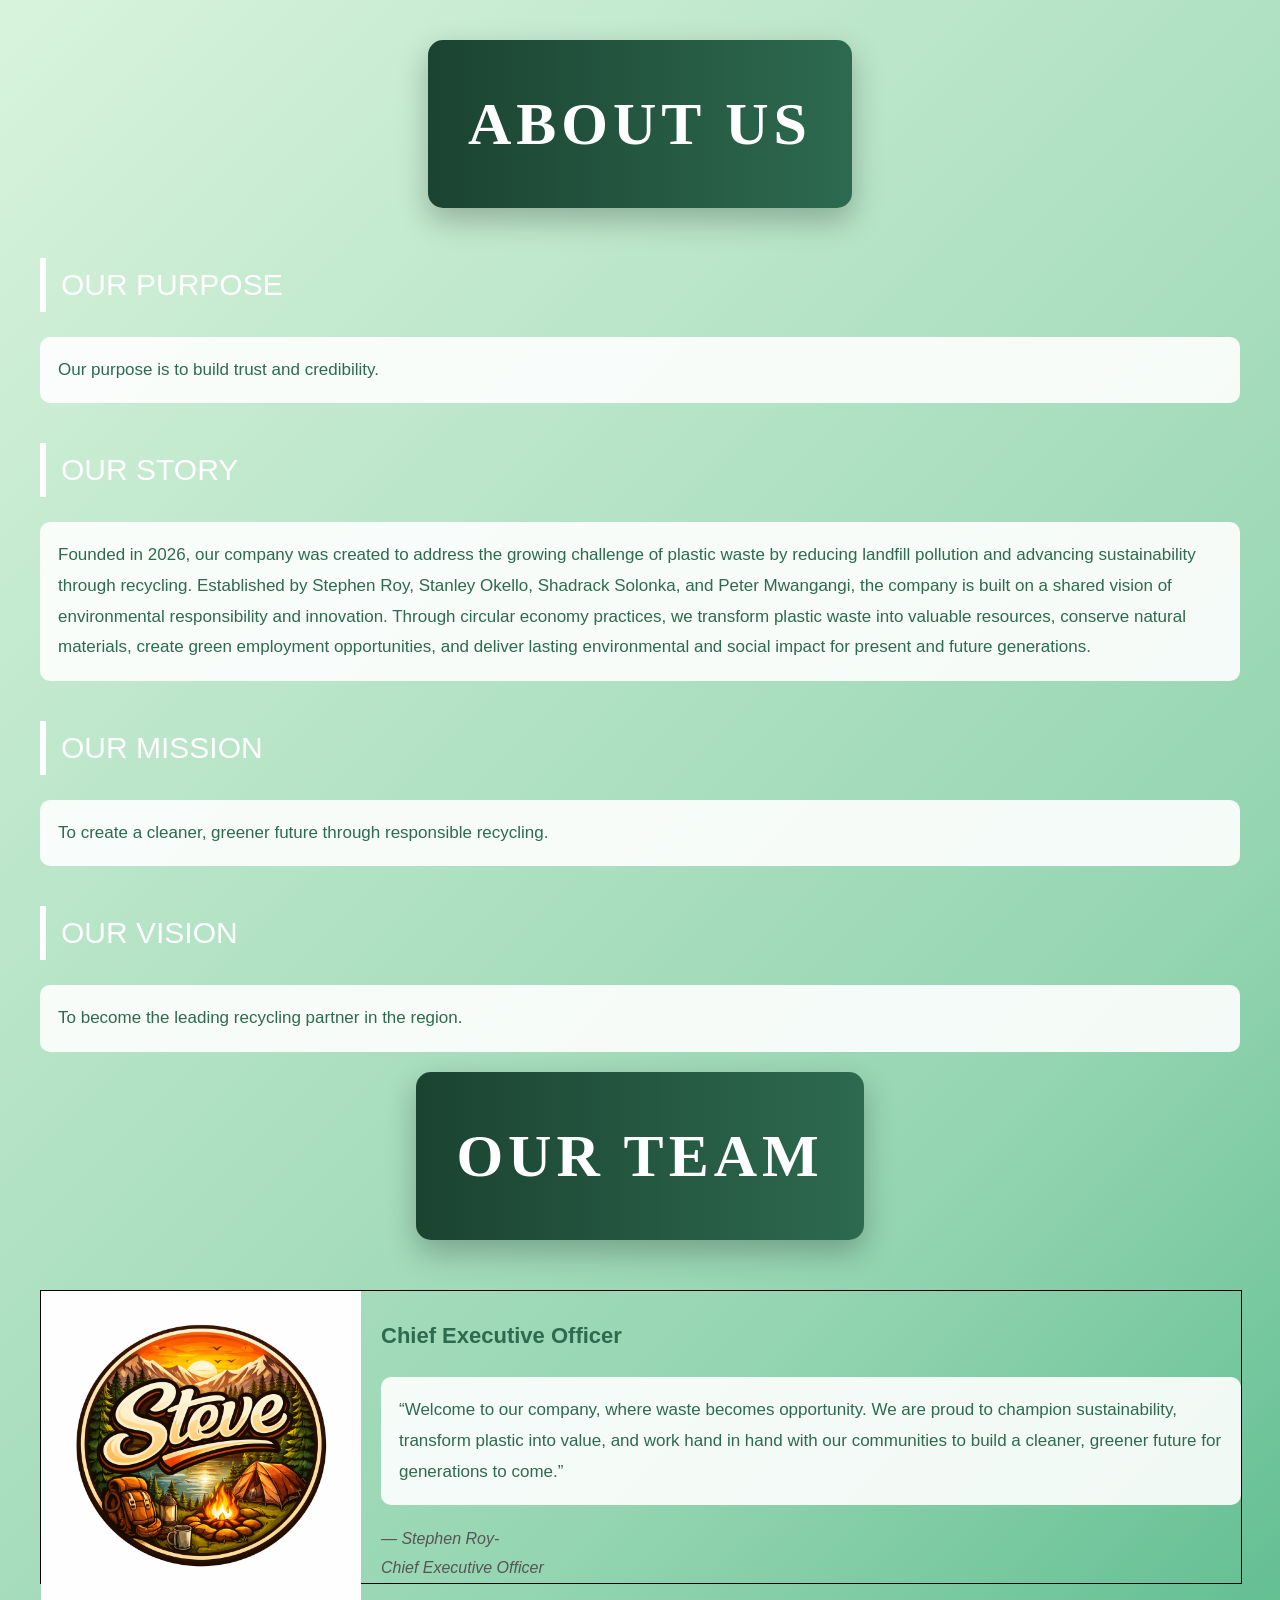
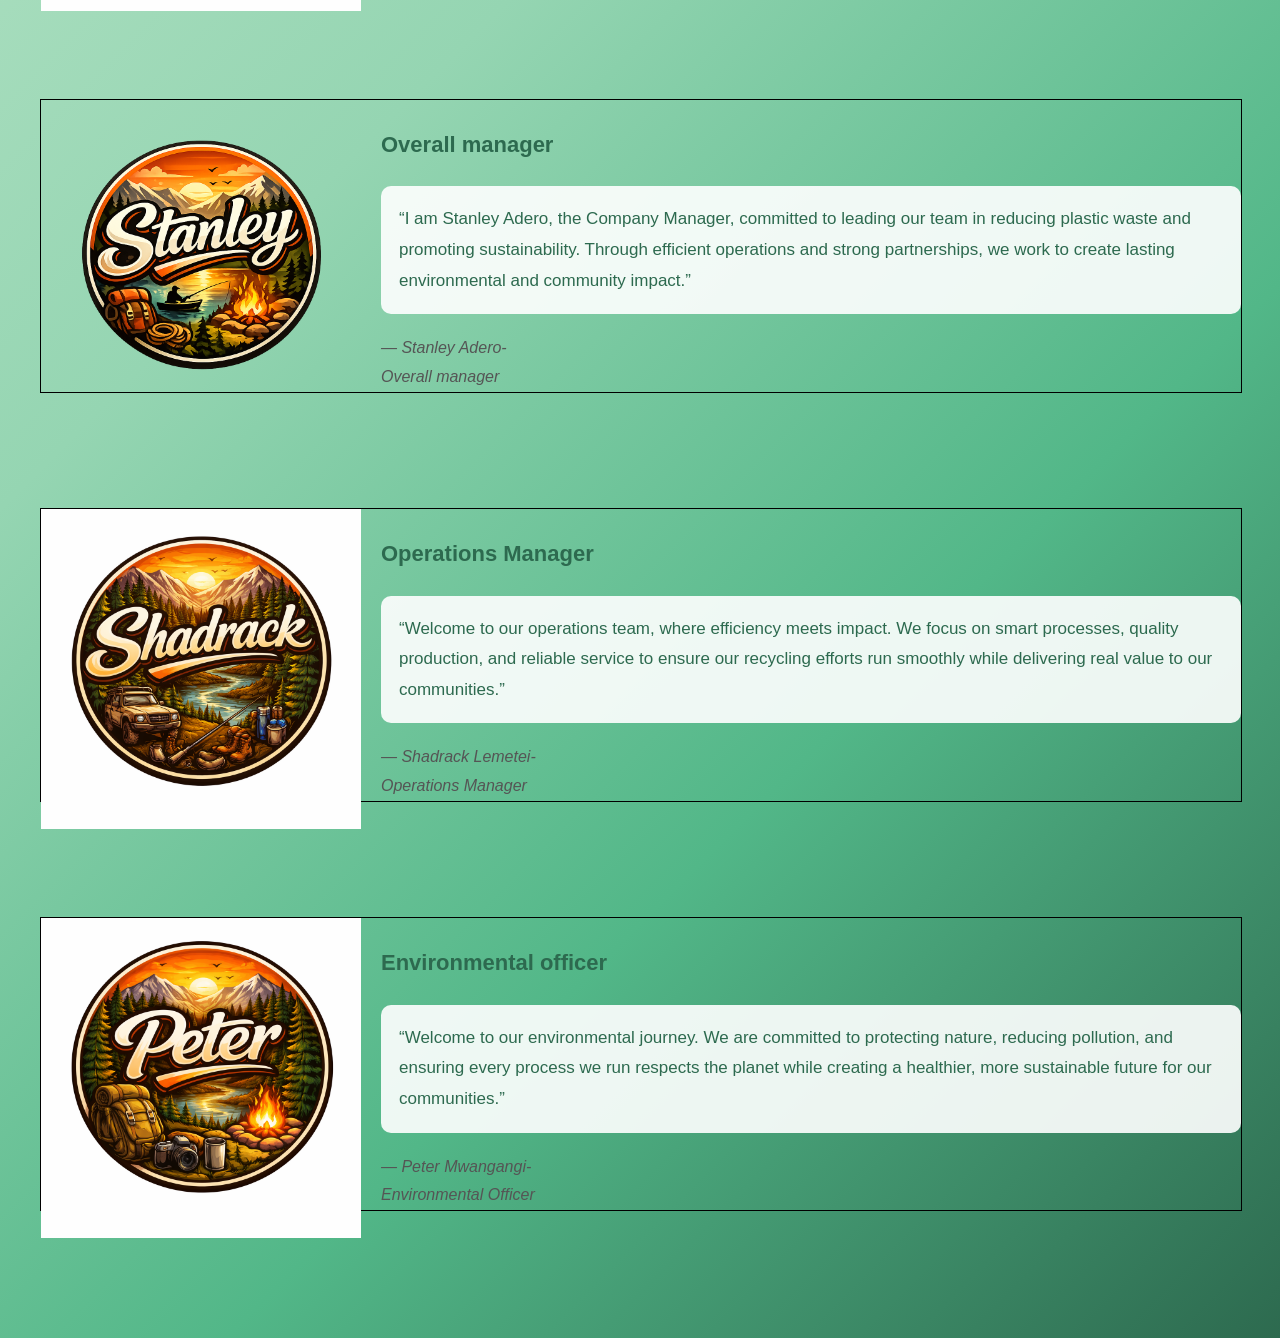
==== about.html @ cea78b7d "Ecocycle solutions group website" ====
<!DOCTYPE html>
<html lang="en">

<head>
    <meta charset="UTF-8">
    <meta name="viewport" content="width=device-width, initial-scale=1.0">
    <title>ABOUT US</title>
    <link rel="stylesheet" href="styles.css">
</head>

<body>
    <main>
        <h1>ABOUT US</h1>
        <h2>OUR PURPOSE</h2>
        <p>Our purpose is to build trust and credibility.</p>
        <h2>OUR STORY</h2>
        <P>Founded in 2026, our company was created to address the growing challenge of plastic waste by reducing
            landfill pollution and advancing sustainability through recycling. Established by Stephen Roy, Stanley
            Okello, Shadrack Solonka, and Peter Mwangangi, the company is built on a shared vision of environmental
            responsibility and innovation. Through circular economy practices, we transform plastic waste into valuable
            resources, conserve natural materials, create green employment opportunities, and deliver lasting
            environmental and social impact for present and future generations.</P>
        <h2>OUR MISSION</h2>
        <P>To create a cleaner, greener future through responsible recycling.</P>
        <h2>OUR VISION</h2>
        <P>To become the leading recycling partner in the region.</P>
        <h1>OUR TEAM</h1>
        <div class="container">
            <div class="image">
                <img src="images\steve.png" alt="Stephen Roy">
            </div>
            <div class="text">
                <h3>Chief Executive Officer</h3>
                <p>“Welcome to our company, where waste becomes opportunity. We are proud to champion sustainability,
                    transform plastic into value, and work hand in hand with our communities to build a cleaner, greener
                    future for generations to come.”
                </p>
                <footer class="speaker">
                    — Stephen Roy-<br>
                    <span>Chief Executive Officer</span>
                </footer>
            </div>
        </div><br><br><br><br>
        <div class="container">
            <div class="image">
                <img src="images\stanley.png" alt="Stanley Adero">
            </div>
            <div class="text">
                <h3>Overall manager</h3>
                <p>“I am Stanley Adero, the Company Manager, committed to leading our team in reducing plastic waste and
                    promoting sustainability. Through efficient operations and strong partnerships, we work to create
                    lasting environmental and community impact.”</p>
                <footer class="speaker">
                    — Stanley Adero-</br>
                    <span>Overall manager</span>
                </footer>
            </div>
        </div><br><br><br><br>
        <div class="container">
            <div class="image">
                <img src="images\shadrack.png" alt="Shadrack Lemetei">
            </div>
            <div class="text">
                <h3>Operations Manager</h3>
                <p>“Welcome to our operations team, where efficiency meets impact. We focus on smart processes,
                    quality
                    production, and reliable service to ensure our recycling efforts run smoothly while
                    delivering
                    real
                    value to our communities.”
                <footer class="speaker">
                    — Shadrack Lemetei-<br>
                    <span>Operations Manager</span>
                </footer>
            </div>
        </div><br><br><br><br>

        <div class="container">
            <div class="image">
                <img src="images\peter.png" alt="Peter Mwangangi">
            </div>
            <div class="text">
                <h3>Environmental officer</h3>
                <p>“Welcome to our environmental journey. We are committed to protecting nature, reducing
                    pollution, and
                    ensuring every process we run respects the planet while creating a healthier, more
                    sustainable
                    future for our communities.”</p>
                <footer class="speaker">
                    — Peter Mwangangi-<br>
                    <span>Environmental Officer</span>
                </footer>
            </div>
        </div>
        <!-- <div class="stephen">
            <h3>Chief Executive Officer</h3>
            <p>“Welcome to our company, where waste becomes opportunity. We are proud to champion
                sustainability,
                transform plastic into value, and work hand in hand with our communities to build a cleaner,
                greener
                future for generations to come.”
            <footer class="speaker">
                — Stephen Roy-<br>
                <span>Chief</span>
            </footer>
        </div>
        </div> -->
        <br><br><br>

    </main>
</body>

</html>
---- styles.css ----
img {
    max-width: 320px;

}

.wrapper {
    margin: 150px auto;
    width: 70%;
}

body {
    text-decoration: none;
    /* background-color: darkgreen; */
    font-family: Cambria, Cochin, Georgia, Times, 'Times New Roman', serif;
}

h2 {
    font-size: larger;
    font-weight: 200;
    filter: brightness(10);

}

h2 :hover {
    filter: brightness(20);
    animation: 1s ease-in-out;
}

.speaker {
    margin-top: 10px;
    font-style: italic;
    color: #555;
}

h1 {
    font-family: Georgia, 'Times New Roman', Times, serif;
    font-size: 2.5em;
    color: #333;


}

.container {
    display: flex;
    gap: 20px;
    margin-top: 20px;
    width: 100%;
    /* padding: 5px; */
    border: 1px solid black;
    margin: 0 auto;
}

.image {
    height: 250px;
}

@import url('https://fonts.googleapis.com/css2?family=Poppins:wght@300;500;700;900&display=swap');

body {
    font-family: 'Poppins', sans-serif;
    margin: 0;
    padding: 40px;
    line-height: 1.8;
    color: #1b4332;

    background: linear-gradient(135deg,
            #d8f3dc 0%,
            #b7e4c7 25%,
            #95d5b2 50%,
            #52b788 75%,
            #2d6a4f 100%);

    min-height: 100vh;
}

h1 {
    font-size: 60px;
    font-weight: 900;
    text-align: center;
    text-transform: uppercase;
    letter-spacing: 5px;
    color: #ffffff;

    background: linear-gradient(to right, #1b4332, #2d6a4f);
    padding: 30px 40px;
    border-radius: 15px;
    box-shadow: 0 12px 30px rgba(0, 0, 0, 0.25);

    width: fit-content;
    margin: 0 auto 50px auto;
}

h2 {
    color: #1b4332;
    font-size: 30px;
    margin-top: 40px;
    border-left: 6px solid #2d6a4f;
    padding-left: 15px;
}

h3 {
    color: #2d6a4f;
    font-size: 22px;
    margin-top: 25px;
}

p {
    font-size: 17px;
    background-color: rgba(255, 255, 255, 0.9);
    color: #2d6a4f;
    padding: 18px;
    border-radius: 10px;
    margin-bottom: 20px;
}

h1,
h2,
h3,
p {
    transition: all 0.3s ease;
}

h1:hover {
    transform: scale(1.05);
    background: linear-gradient(to right, blue, #2d6a4f);
    box-shadow: 0 18px 40px rgba(0, 0, 0, 0.35);
    cursor: pointer;
}

h2:hover {
    color: #ffffff;
    background-color: linear-gradient(to right, blue, #2d6a4f);
    padding-left: 20px;
    border-radius: 8px;
    transform: scale(1.05);
    background: linear-gradient(to right, blue, #2d6a4f);
    box-shadow: 0 18px 40px rgba(0, 0, 0, 0.35);
    cursor: pointer;

}

h3:hover {
    color: #40916c;
    transform: translateX(8px);
}

p:hover {
    background-color: #f0fff4;
    transform: translateY(-5px);
    box-shadow: 0 10px 25px rgba(0, 0, 0, 0.15);
}
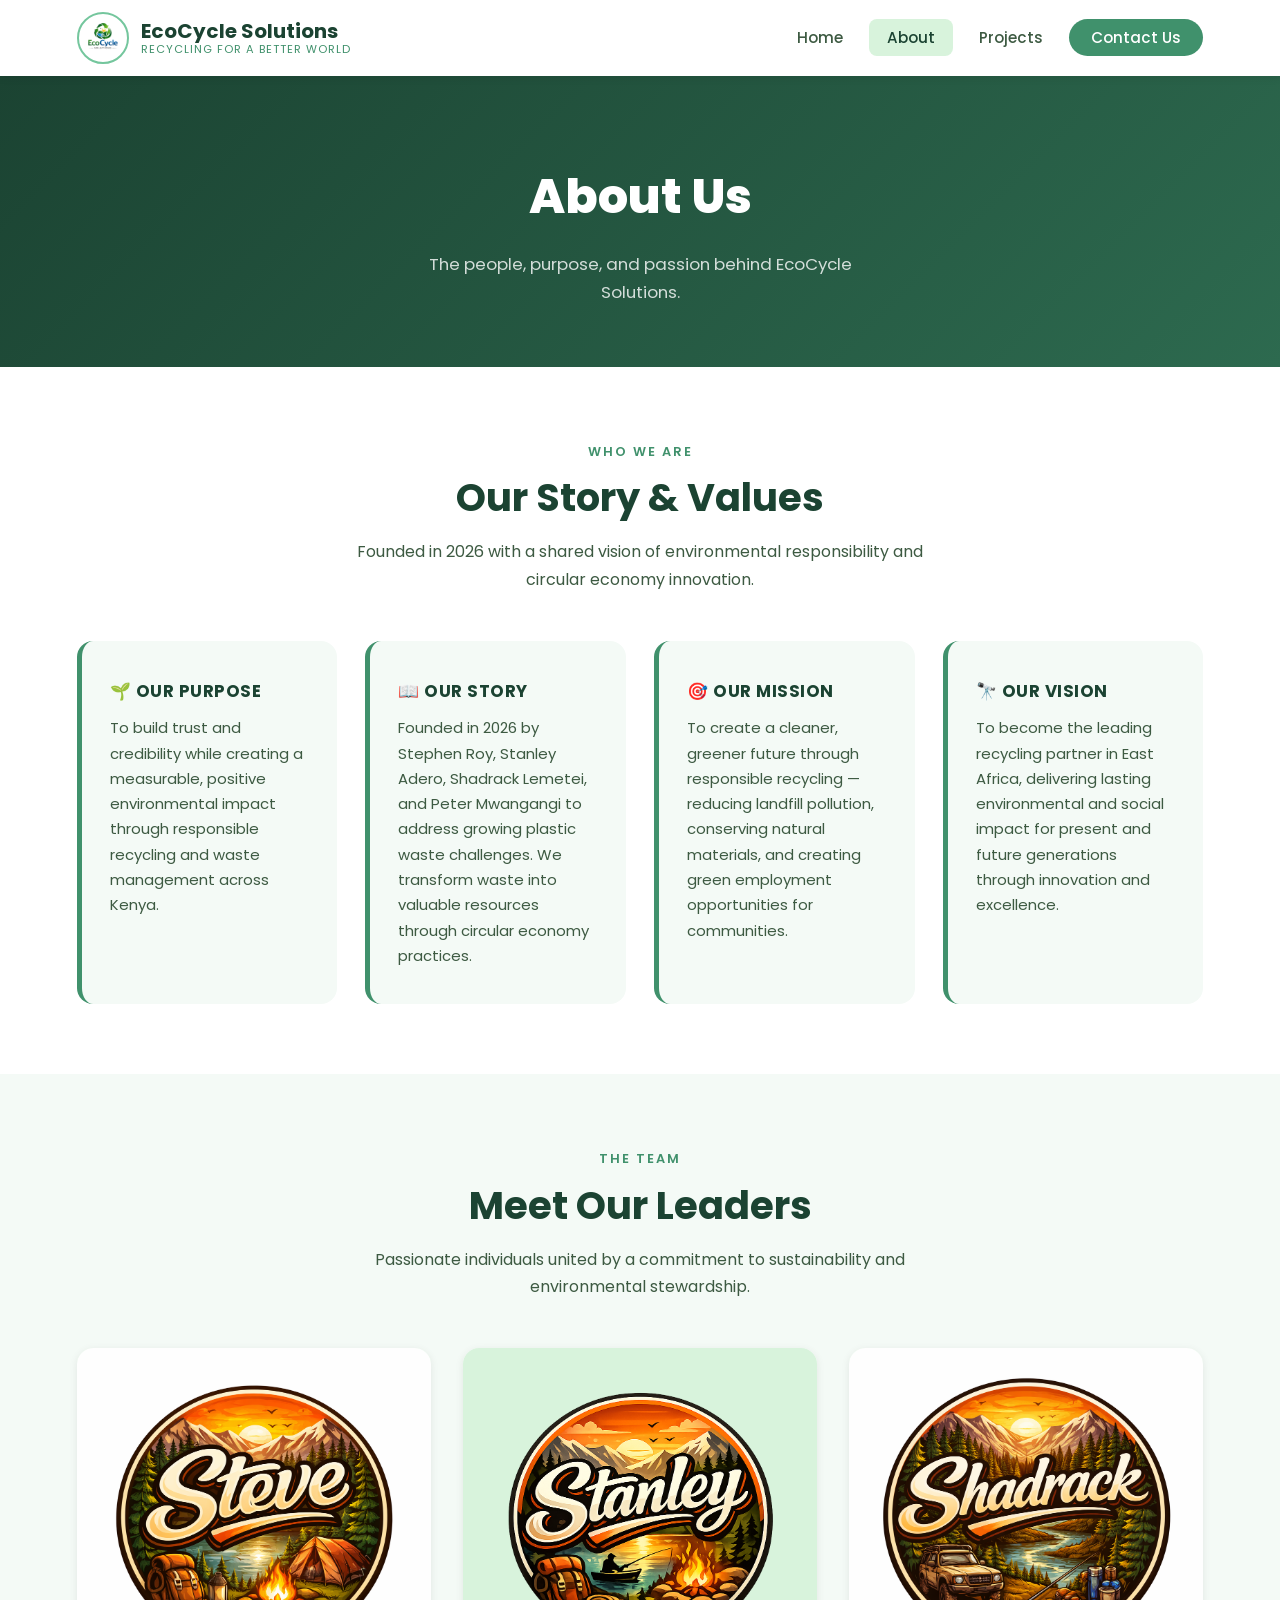
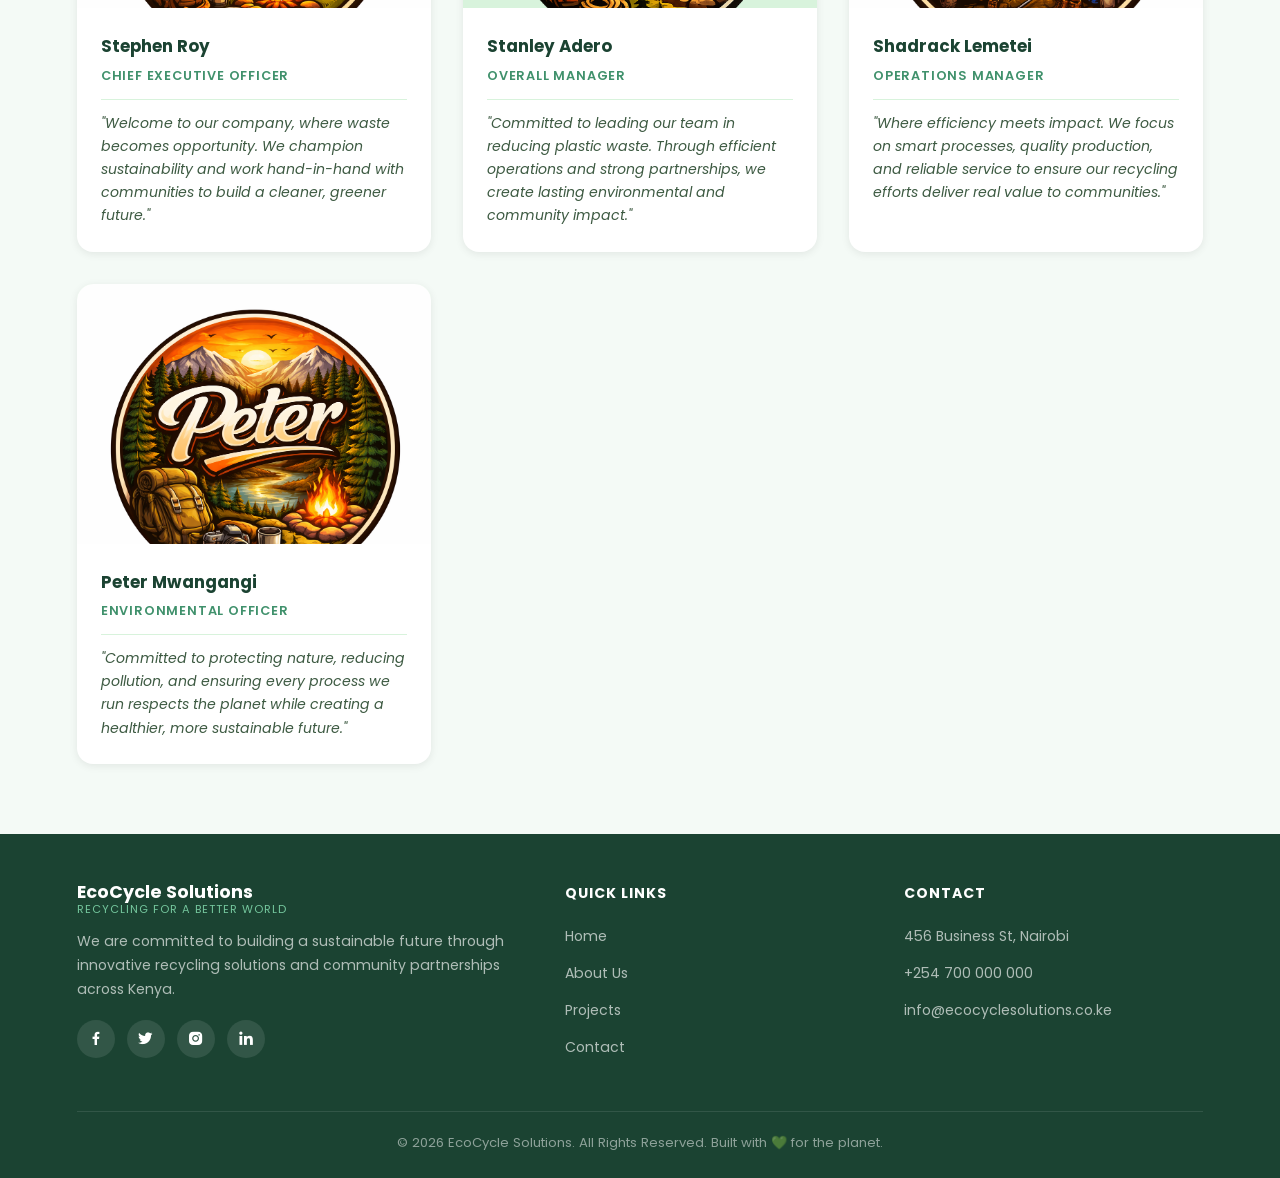
==== commit e32f618d: "feat: modernize website layout and structure with updated navigation and responsive design across al" ====
--- a/about.html
+++ b/about.html
@@ -1,113 +1,180 @@
 <!DOCTYPE html>
 <html lang="en">
+<head>
+  <meta charset="UTF-8">
+  <meta name="viewport" content="width=device-width, initial-scale=1.0">
+  <meta name="description" content="Learn about EcoCycle Solutions — our story, mission, vision, and the dedicated team driving sustainable recycling in Kenya.">
+  <title>About Us | EcoCycle Solutions</title>
+  <link rel="stylesheet" href="style.css">
+  <link href="https://unpkg.com/boxicons@2.1.4/css/boxicons.min.css" rel="stylesheet">
+</head>
+<body>
 
-<head>
-    <meta charset="UTF-8">
-    <meta name="viewport" content="width=device-width, initial-scale=1.0">
-    <title>ABOUT US</title>
-    <link rel="stylesheet" href="styles.css">
-</head>
+<!-- ===== HEADER ===== -->
+<header>
+  <div class="nav-container">
+    <div class="logo">
+      <img src="logo.png" alt="EcoCycle Solutions Logo">
+      <div class="logo-text">EcoCycle Solutions<span>Recycling for a better world</span></div>
+    </div>
 
-<body>
-    <main>
-        <h1>ABOUT US</h1>
-        <h2>OUR PURPOSE</h2>
-        <p>Our purpose is to build trust and credibility.</p>
-        <h2>OUR STORY</h2>
-        <P>Founded in 2026, our company was created to address the growing challenge of plastic waste by reducing
-            landfill pollution and advancing sustainability through recycling. Established by Stephen Roy, Stanley
-            Okello, Shadrack Solonka, and Peter Mwangangi, the company is built on a shared vision of environmental
-            responsibility and innovation. Through circular economy practices, we transform plastic waste into valuable
-            resources, conserve natural materials, create green employment opportunities, and deliver lasting
-            environmental and social impact for present and future generations.</P>
-        <h2>OUR MISSION</h2>
-        <P>To create a cleaner, greener future through responsible recycling.</P>
-        <h2>OUR VISION</h2>
-        <P>To become the leading recycling partner in the region.</P>
-        <h1>OUR TEAM</h1>
-        <div class="container">
-            <div class="image">
-                <img src="images\steve.png" alt="Stephen Roy">
-            </div>
-            <div class="text">
-                <h3>Chief Executive Officer</h3>
-                <p>“Welcome to our company, where waste becomes opportunity. We are proud to champion sustainability,
-                    transform plastic into value, and work hand in hand with our communities to build a cleaner, greener
-                    future for generations to come.”
-                </p>
-                <footer class="speaker">
-                    — Stephen Roy-<br>
-                    <span>Chief Executive Officer</span>
-                </footer>
-            </div>
-        </div><br><br><br><br>
-        <div class="container">
-            <div class="image">
-                <img src="images\stanley.png" alt="Stanley Adero">
-            </div>
-            <div class="text">
-                <h3>Overall manager</h3>
-                <p>“I am Stanley Adero, the Company Manager, committed to leading our team in reducing plastic waste and
-                    promoting sustainability. Through efficient operations and strong partnerships, we work to create
-                    lasting environmental and community impact.”</p>
-                <footer class="speaker">
-                    — Stanley Adero-</br>
-                    <span>Overall manager</span>
-                </footer>
-            </div>
-        </div><br><br><br><br>
-        <div class="container">
-            <div class="image">
-                <img src="images\shadrack.png" alt="Shadrack Lemetei">
-            </div>
-            <div class="text">
-                <h3>Operations Manager</h3>
-                <p>“Welcome to our operations team, where efficiency meets impact. We focus on smart processes,
-                    quality
-                    production, and reliable service to ensure our recycling efforts run smoothly while
-                    delivering
-                    real
-                    value to our communities.”
-                <footer class="speaker">
-                    — Shadrack Lemetei-<br>
-                    <span>Operations Manager</span>
-                </footer>
-            </div>
-        </div><br><br><br><br>
+    <button class="hamburger" id="hamburger" aria-label="Toggle menu">
+      <span></span><span></span><span></span>
+    </button>
 
-        <div class="container">
-            <div class="image">
-                <img src="images\peter.png" alt="Peter Mwangangi">
-            </div>
-            <div class="text">
-                <h3>Environmental officer</h3>
-                <p>“Welcome to our environmental journey. We are committed to protecting nature, reducing
-                    pollution, and
-                    ensuring every process we run respects the planet while creating a healthier, more
-                    sustainable
-                    future for our communities.”</p>
-                <footer class="speaker">
-                    — Peter Mwangangi-<br>
-                    <span>Environmental Officer</span>
-                </footer>
-            </div>
-        </div>
-        <!-- <div class="stephen">
-            <h3>Chief Executive Officer</h3>
-            <p>“Welcome to our company, where waste becomes opportunity. We are proud to champion
-                sustainability,
-                transform plastic into value, and work hand in hand with our communities to build a cleaner,
-                greener
-                future for generations to come.”
-            <footer class="speaker">
-                — Stephen Roy-<br>
-                <span>Chief</span>
-            </footer>
-        </div>
-        </div> -->
-        <br><br><br>
+    <nav id="main-nav">
+      <ul>
+        <li><a href="index.html">Home</a></li>
+        <li><a href="about.html" class="active">About</a></li>
+        <li><a href="projects.html">Projects</a></li>
+        <li><a href="contact.html" class="btn-nav">Contact Us</a></li>
+      </ul>
+    </nav>
+  </div>
+</header>
 
-    </main>
+<!-- ===== PAGE HERO ===== -->
+<section class="page-hero">
+  <h1>About Us</h1>
+  <p>The people, purpose, and passion behind EcoCycle Solutions.</p>
+</section>
+
+<!-- ===== ABOUT INFO ===== -->
+<section class="about-section">
+  <div class="section-header">
+    <span class="section-label">Who We Are</span>
+    <h2 class="section-title">Our Story &amp; Values</h2>
+    <p class="section-subtitle">Founded in 2026 with a shared vision of environmental responsibility and circular economy innovation.</p>
+  </div>
+
+  <div class="about-grid">
+    <div class="about-card">
+      <h3>🌱 Our Purpose</h3>
+      <p>To build trust and credibility while creating a measurable, positive environmental impact through responsible recycling and waste management across Kenya.</p>
+    </div>
+    <div class="about-card">
+      <h3>📖 Our Story</h3>
+      <p>Founded in 2026 by Stephen Roy, Stanley Adero, Shadrack Lemetei, and Peter Mwangangi to address growing plastic waste challenges. We transform waste into valuable resources through circular economy practices.</p>
+    </div>
+    <div class="about-card">
+      <h3>🎯 Our Mission</h3>
+      <p>To create a cleaner, greener future through responsible recycling — reducing landfill pollution, conserving natural materials, and creating green employment opportunities for communities.</p>
+    </div>
+    <div class="about-card">
+      <h3>🔭 Our Vision</h3>
+      <p>To become the leading recycling partner in East Africa, delivering lasting environmental and social impact for present and future generations through innovation and excellence.</p>
+    </div>
+  </div>
+</section>
+
+<!-- ===== TEAM ===== -->
+<section class="team-section">
+  <div class="section-header">
+    <span class="section-label">The Team</span>
+    <h2 class="section-title">Meet Our Leaders</h2>
+    <p class="section-subtitle">Passionate individuals united by a commitment to sustainability and environmental stewardship.</p>
+  </div>
+
+  <div class="team-grid">
+
+    <div class="team-card">
+      <div class="team-img-wrap">
+        <img src="steve.png" alt="Stephen Roy — CEO">
+      </div>
+      <div class="team-info">
+        <h3>Stephen Roy</h3>
+        <div class="team-role">Chief Executive Officer</div>
+        <p class="team-quote">"Welcome to our company, where waste becomes opportunity. We champion sustainability and work hand-in-hand with communities to build a cleaner, greener future."</p>
+      </div>
+    </div>
+
+    <div class="team-card">
+      <div class="team-img-wrap">
+        <img src="stanley.png" alt="Stanley Adero — Overall Manager">
+      </div>
+      <div class="team-info">
+        <h3>Stanley Adero</h3>
+        <div class="team-role">Overall Manager</div>
+        <p class="team-quote">"Committed to leading our team in reducing plastic waste. Through efficient operations and strong partnerships, we create lasting environmental and community impact."</p>
+      </div>
+    </div>
+
+    <div class="team-card">
+      <div class="team-img-wrap">
+        <img src="shadrack.png" alt="Shadrack Lemetei — Operations Manager">
+      </div>
+      <div class="team-info">
+        <h3>Shadrack Lemetei</h3>
+        <div class="team-role">Operations Manager</div>
+        <p class="team-quote">"Where efficiency meets impact. We focus on smart processes, quality production, and reliable service to ensure our recycling efforts deliver real value to communities."</p>
+      </div>
+    </div>
+
+    <div class="team-card">
+      <div class="team-img-wrap">
+        <img src="peter.png" alt="Peter Mwangangi — Environmental Officer">
+      </div>
+      <div class="team-info">
+        <h3>Peter Mwangangi</h3>
+        <div class="team-role">Environmental Officer</div>
+        <p class="team-quote">"Committed to protecting nature, reducing pollution, and ensuring every process we run respects the planet while creating a healthier, more sustainable future."</p>
+      </div>
+    </div>
+
+  </div>
+</section>
+
+<!-- ===== FOOTER ===== -->
+<footer>
+  <div class="footer-grid">
+    <div class="footer-brand">
+      <div class="logo-text">EcoCycle Solutions<span>Recycling for a better world</span></div>
+      <p>We are committed to building a sustainable future through innovative recycling solutions and community partnerships across Kenya.</p>
+      <div class="social-links">
+        <a href="#" class="social-link" aria-label="Facebook"><i class='bx bxl-facebook'></i></a>
+        <a href="#" class="social-link" aria-label="Twitter"><i class='bx bxl-twitter'></i></a>
+        <a href="#" class="social-link" aria-label="Instagram"><i class='bx bxl-instagram-alt'></i></a>
+        <a href="#" class="social-link" aria-label="LinkedIn"><i class='bx bxl-linkedin'></i></a>
+      </div>
+    </div>
+    <div class="footer-col">
+      <h4>Quick Links</h4>
+      <ul>
+        <li><a href="index.html">Home</a></li>
+        <li><a href="about.html">About Us</a></li>
+        <li><a href="projects.html">Projects</a></li>
+        <li><a href="contact.html">Contact</a></li>
+      </ul>
+    </div>
+    <div class="footer-col">
+      <h4>Contact</h4>
+      <ul>
+        <li><a href="#">456 Business St, Nairobi</a></li>
+        <li><a href="tel:+254700000000">+254 700 000 000</a></li>
+        <li><a href="mailto:info@ecocyclesolutions.co.ke">info@ecocyclesolutions.co.ke</a></li>
+      </ul>
+    </div>
+  </div>
+  <div class="footer-bottom">
+    <p>&copy; 2026 EcoCycle Solutions. All Rights Reserved. Built with 💚 for the planet.</p>
+  </div>
+</footer>
+
+<script>
+  const hamburger = document.getElementById('hamburger');
+  const nav = document.getElementById('main-nav');
+  hamburger.addEventListener('click', () => {
+    hamburger.classList.toggle('open');
+    nav.classList.toggle('open');
+    document.body.style.overflow = nav.classList.contains('open') ? 'hidden' : '';
+  });
+  nav.querySelectorAll('a').forEach(link => {
+    link.addEventListener('click', () => {
+      hamburger.classList.remove('open');
+      nav.classList.remove('open');
+      document.body.style.overflow = '';
+    });
+  });
+</script>
 </body>
-
 </html>
--- a/style.css
+++ b/style.css
@@ -0,0 +1,950 @@
+@import url('https://fonts.googleapis.com/css2?family=Poppins:wght@300;400;500;600;700;800;900&display=swap');
+
+/* ===================== RESET & BASE ===================== */
+*, *::before, *::after {
+  margin: 0;
+  padding: 0;
+  box-sizing: border-box;
+}
+
+:root {
+  --green-dark:   #1b4332;
+  --green-mid:    #2d6a4f;
+  --green-main:   #40916c;
+  --green-light:  #74c69d;
+  --green-pale:   #d8f3dc;
+  --white:        #ffffff;
+  --off-white:    #f4faf6;
+  --text-dark:    #1a2e1e;
+  --text-mid:     #3d5a42;
+  --shadow-sm:    0 2px 8px rgba(0,0,0,0.08);
+  --shadow-md:    0 6px 24px rgba(0,0,0,0.12);
+  --shadow-lg:    0 16px 48px rgba(0,0,0,0.18);
+  --radius-sm:    8px;
+  --radius-md:    16px;
+  --radius-lg:    32px;
+  --transition:   all 0.35s cubic-bezier(0.4,0,0.2,1);
+}
+
+html { scroll-behavior: smooth; }
+
+body {
+  font-family: 'Poppins', sans-serif;
+  background-color: var(--off-white);
+  color: var(--text-dark);
+  line-height: 1.7;
+  overflow-x: hidden;
+}
+
+img { max-width: 100%; display: block; }
+a  { text-decoration: none; color: inherit; }
+ul { list-style: none; }
+
+/* ===================== HEADER / NAV ===================== */
+header {
+  position: sticky;
+  top: 0;
+  z-index: 1000;
+  background: rgba(255,255,255,0.96);
+  backdrop-filter: blur(12px);
+  box-shadow: var(--shadow-sm);
+}
+
+.nav-container {
+  display: flex;
+  justify-content: space-between;
+  align-items: center;
+  padding: 12px 6%;
+  max-width: 1280px;
+  margin: 0 auto;
+}
+
+.logo {
+  display: flex;
+  align-items: center;
+  gap: 12px;
+}
+
+.logo img {
+  width: 52px;
+  height: 52px;
+  border-radius: 50%;
+  object-fit: cover;
+  border: 2px solid var(--green-light);
+}
+
+.logo-text {
+  font-size: 1.25rem;
+  font-weight: 700;
+  color: var(--green-dark);
+  line-height: 1.2;
+}
+
+.logo-text span {
+  display: block;
+  font-size: 0.7rem;
+  font-weight: 400;
+  color: var(--green-main);
+  letter-spacing: 1px;
+  text-transform: uppercase;
+}
+
+nav ul {
+  display: flex;
+  align-items: center;
+  gap: 8px;
+}
+
+nav ul li a {
+  padding: 8px 18px;
+  border-radius: var(--radius-sm);
+  font-weight: 500;
+  font-size: 0.95rem;
+  color: var(--text-mid);
+  transition: var(--transition);
+}
+
+nav ul li a:hover,
+nav ul li a.active {
+  color: var(--green-dark);
+  background: var(--green-pale);
+}
+
+nav ul li a.btn-nav {
+  background: var(--green-main);
+  color: var(--white);
+  border-radius: var(--radius-lg);
+  padding: 8px 22px;
+}
+
+nav ul li a.btn-nav:hover {
+  background: var(--green-dark);
+  transform: translateY(-2px);
+  box-shadow: 0 4px 16px rgba(64,145,108,0.4);
+}
+
+/* Hamburger */
+.hamburger {
+  display: none;
+  flex-direction: column;
+  gap: 5px;
+  cursor: pointer;
+  padding: 4px;
+  background: none;
+  border: none;
+  z-index: 1100;
+}
+
+.hamburger span {
+  display: block;
+  width: 26px;
+  height: 3px;
+  background: var(--green-dark);
+  border-radius: 4px;
+  transition: var(--transition);
+}
+
+.hamburger.open span:nth-child(1) { transform: translateY(8px) rotate(45deg); }
+.hamburger.open span:nth-child(2) { opacity: 0; }
+.hamburger.open span:nth-child(3) { transform: translateY(-8px) rotate(-45deg); }
+
+/* ===================== HERO ===================== */
+.hero {
+  min-height: 92vh;
+  background:
+    linear-gradient(135deg, rgba(27,67,50,0.85) 0%, rgba(45,106,79,0.75) 100%),
+    url('https://images.unsplash.com/photo-1558618666-fcd25c85cd64?w=1600') center/cover no-repeat;
+  display: flex;
+  align-items: center;
+  justify-content: center;
+  text-align: center;
+  padding: 60px 6%;
+  position: relative;
+  overflow: hidden;
+}
+
+.hero::after {
+  content: '';
+  position: absolute;
+  bottom: -2px;
+  left: 0; right: 0;
+  height: 80px;
+  background: var(--off-white);
+  clip-path: ellipse(60% 100% at 50% 100%);
+}
+
+.hero-content {
+  max-width: 780px;
+  animation: fadeUp 0.9s ease both;
+}
+
+.hero-badge {
+  display: inline-flex;
+  align-items: center;
+  gap: 8px;
+  background: rgba(255,255,255,0.15);
+  backdrop-filter: blur(8px);
+  border: 1px solid rgba(255,255,255,0.3);
+  color: var(--white);
+  padding: 6px 18px;
+  border-radius: var(--radius-lg);
+  font-size: 0.8rem;
+  font-weight: 500;
+  letter-spacing: 1px;
+  text-transform: uppercase;
+  margin-bottom: 24px;
+}
+
+.hero-badge::before {
+  content: '🌿';
+  font-size: 1rem;
+}
+
+.hero-content h1 {
+  font-size: clamp(2.2rem, 6vw, 4rem);
+  font-weight: 800;
+  color: var(--white);
+  line-height: 1.15;
+  margin-bottom: 20px;
+  text-shadow: 0 2px 12px rgba(0,0,0,0.2);
+}
+
+.hero-content h1 em {
+  font-style: normal;
+  color: var(--green-light);
+}
+
+.hero-content p {
+  font-size: clamp(1rem, 2.5vw, 1.2rem);
+  color: rgba(255,255,255,0.88);
+  margin-bottom: 36px;
+  max-width: 560px;
+  margin-left: auto;
+  margin-right: auto;
+}
+
+.hero-actions {
+  display: flex;
+  gap: 16px;
+  justify-content: center;
+  flex-wrap: wrap;
+}
+
+/* ===================== BUTTONS ===================== */
+.btn {
+  display: inline-flex;
+  align-items: center;
+  gap: 8px;
+  padding: 14px 32px;
+  border-radius: var(--radius-lg);
+  font-weight: 600;
+  font-size: 0.95rem;
+  transition: var(--transition);
+  cursor: pointer;
+  border: none;
+}
+
+.btn-primary {
+  background: var(--green-light);
+  color: var(--green-dark);
+}
+
+.btn-primary:hover {
+  background: var(--white);
+  transform: translateY(-3px);
+  box-shadow: 0 8px 28px rgba(116,198,157,0.5);
+}
+
+.btn-outline {
+  background: transparent;
+  color: var(--white);
+  border: 2px solid rgba(255,255,255,0.6);
+}
+
+.btn-outline:hover {
+  background: rgba(255,255,255,0.15);
+  border-color: var(--white);
+  transform: translateY(-3px);
+}
+
+.btn-green {
+  background: var(--green-main);
+  color: var(--white);
+}
+
+.btn-green:hover {
+  background: var(--green-dark);
+  transform: translateY(-3px);
+  box-shadow: 0 8px 24px rgba(64,145,108,0.4);
+}
+
+/* ===================== SECTIONS COMMON ===================== */
+section { padding: 80px 6%; }
+
+.section-label {
+  display: inline-block;
+  color: var(--green-main);
+  font-weight: 600;
+  font-size: 0.8rem;
+  letter-spacing: 2px;
+  text-transform: uppercase;
+  margin-bottom: 12px;
+}
+
+.section-title {
+  font-size: clamp(1.6rem, 4vw, 2.4rem);
+  font-weight: 700;
+  color: var(--green-dark);
+  line-height: 1.25;
+  margin-bottom: 16px;
+}
+
+.section-subtitle {
+  font-size: 1rem;
+  color: var(--text-mid);
+  max-width: 580px;
+  margin-bottom: 48px;
+}
+
+.section-header { text-align: center; }
+.section-header .section-subtitle { margin-left: auto; margin-right: auto; }
+
+/* ===================== SERVICES ===================== */
+.services {
+  background: var(--white);
+}
+
+.service-grid {
+  display: grid;
+  grid-template-columns: repeat(auto-fit, minmax(240px, 1fr));
+  gap: 28px;
+  margin-top: 16px;
+}
+
+.service-card {
+  background: var(--off-white);
+  border-radius: var(--radius-md);
+  padding: 32px 28px;
+  transition: var(--transition);
+  border: 1px solid transparent;
+  position: relative;
+  overflow: hidden;
+}
+
+.service-card::before {
+  content: '';
+  position: absolute;
+  inset: 0;
+  background: linear-gradient(135deg, var(--green-pale), transparent);
+  opacity: 0;
+  transition: var(--transition);
+}
+
+.service-card:hover {
+  transform: translateY(-10px);
+  border-color: var(--green-light);
+  box-shadow: var(--shadow-md);
+}
+
+.service-card:hover::before { opacity: 1; }
+
+.service-icon {
+  font-size: 2.4rem;
+  margin-bottom: 20px;
+  display: block;
+}
+
+.service-card h3 {
+  font-size: 1.1rem;
+  font-weight: 700;
+  color: var(--green-dark);
+  margin-bottom: 10px;
+  position: relative;
+}
+
+.service-card p {
+  font-size: 0.9rem;
+  color: var(--text-mid);
+  line-height: 1.65;
+  position: relative;
+}
+
+/* ===================== IMPACT ===================== */
+.impact {
+  background: linear-gradient(135deg, var(--green-dark) 0%, var(--green-mid) 100%);
+  color: var(--white);
+  text-align: center;
+  position: relative;
+  overflow: hidden;
+}
+
+.impact::before {
+  content: '';
+  position: absolute;
+  top: -60px; left: -60px;
+  width: 300px; height: 300px;
+  background: rgba(255,255,255,0.05);
+  border-radius: 50%;
+}
+
+.impact::after {
+  content: '';
+  position: absolute;
+  bottom: -80px; right: -40px;
+  width: 400px; height: 400px;
+  background: rgba(255,255,255,0.04);
+  border-radius: 50%;
+}
+
+.impact .section-title { color: var(--white); }
+.impact .section-label { color: var(--green-light); }
+
+.impact-grid {
+  display: grid;
+  grid-template-columns: repeat(auto-fit, minmax(180px, 1fr));
+  gap: 32px;
+  margin-top: 16px;
+  position: relative;
+  z-index: 1;
+}
+
+.stat-card {
+  background: rgba(255,255,255,0.1);
+  border: 1px solid rgba(255,255,255,0.15);
+  border-radius: var(--radius-md);
+  padding: 32px 20px;
+  backdrop-filter: blur(6px);
+  transition: var(--transition);
+}
+
+.stat-card:hover {
+  background: rgba(255,255,255,0.18);
+  transform: translateY(-6px);
+}
+
+.stat-card .number {
+  font-size: clamp(2rem, 5vw, 3rem);
+  font-weight: 800;
+  color: var(--green-light);
+  line-height: 1;
+  margin-bottom: 8px;
+}
+
+.stat-card .label {
+  font-size: 0.9rem;
+  color: rgba(255,255,255,0.8);
+  font-weight: 400;
+}
+
+/* ===================== ABOUT PAGE ===================== */
+.page-hero {
+  background: linear-gradient(135deg, var(--green-dark) 0%, var(--green-mid) 100%);
+  padding: 80px 6% 60px;
+  text-align: center;
+  color: var(--white);
+}
+
+.page-hero h1 {
+  font-size: clamp(2rem, 5vw, 3rem);
+  font-weight: 800;
+  margin-bottom: 12px;
+}
+
+.page-hero p {
+  font-size: 1.05rem;
+  color: rgba(255,255,255,0.8);
+  max-width: 500px;
+  margin: 0 auto;
+}
+
+/* About info sections */
+.about-section {
+  background: var(--white);
+  padding: 70px 6%;
+}
+
+.about-grid {
+  display: grid;
+  grid-template-columns: repeat(auto-fit, minmax(260px, 1fr));
+  gap: 28px;
+  margin-top: 40px;
+}
+
+.about-card {
+  background: var(--off-white);
+  border-radius: var(--radius-md);
+  padding: 36px 28px;
+  border-left: 5px solid var(--green-main);
+  transition: var(--transition);
+}
+
+.about-card:hover {
+  box-shadow: var(--shadow-md);
+  transform: translateY(-6px);
+  border-left-color: var(--green-dark);
+}
+
+.about-card h3 {
+  font-size: 1.05rem;
+  font-weight: 700;
+  color: var(--green-dark);
+  margin-bottom: 10px;
+  text-transform: uppercase;
+  letter-spacing: 0.5px;
+}
+
+.about-card p {
+  font-size: 0.93rem;
+  color: var(--text-mid);
+  line-height: 1.7;
+}
+
+/* Team section */
+.team-section {
+  padding: 70px 6%;
+  background: var(--off-white);
+}
+
+.team-grid {
+  display: grid;
+  grid-template-columns: repeat(auto-fit, minmax(260px, 1fr));
+  gap: 32px;
+  margin-top: 16px;
+}
+
+.team-card {
+  background: var(--white);
+  border-radius: var(--radius-md);
+  overflow: hidden;
+  box-shadow: var(--shadow-sm);
+  transition: var(--transition);
+}
+
+.team-card:hover {
+  transform: translateY(-10px);
+  box-shadow: var(--shadow-lg);
+}
+
+.team-img-wrap {
+  height: 260px;
+  overflow: hidden;
+  background: var(--green-pale);
+}
+
+.team-img-wrap img {
+  width: 100%;
+  height: 100%;
+  object-fit: cover;
+  object-position: top;
+  transition: transform 0.5s ease;
+}
+
+.team-card:hover .team-img-wrap img { transform: scale(1.06); }
+
+.team-info {
+  padding: 24px;
+}
+
+.team-info h3 {
+  font-size: 1.05rem;
+  font-weight: 700;
+  color: var(--green-dark);
+  margin-bottom: 4px;
+}
+
+.team-role {
+  font-size: 0.8rem;
+  color: var(--green-main);
+  font-weight: 600;
+  text-transform: uppercase;
+  letter-spacing: 0.8px;
+  margin-bottom: 12px;
+}
+
+.team-quote {
+  font-size: 0.88rem;
+  color: var(--text-mid);
+  line-height: 1.65;
+  font-style: italic;
+  border-top: 1px solid var(--green-pale);
+  padding-top: 12px;
+}
+
+/* ===================== PROJECTS PAGE ===================== */
+.projects-section {
+  padding: 70px 6%;
+  background: var(--white);
+}
+
+.projects-grid {
+  display: grid;
+  grid-template-columns: repeat(auto-fit, minmax(300px, 1fr));
+  gap: 32px;
+  margin-top: 16px;
+}
+
+.project-card {
+  background: var(--off-white);
+  border-radius: var(--radius-md);
+  overflow: hidden;
+  box-shadow: var(--shadow-sm);
+  transition: var(--transition);
+  border: 1px solid transparent;
+}
+
+.project-card:hover {
+  transform: translateY(-10px);
+  border-color: var(--green-light);
+  box-shadow: var(--shadow-lg);
+}
+
+.project-img-wrap {
+  height: 220px;
+  overflow: hidden;
+}
+
+.project-img-wrap img {
+  width: 100%;
+  height: 100%;
+  object-fit: cover;
+  transition: transform 0.5s ease;
+}
+
+.project-card:hover .project-img-wrap img { transform: scale(1.08); }
+
+.project-body {
+  padding: 24px;
+}
+
+.project-tag {
+  display: inline-block;
+  background: var(--green-pale);
+  color: var(--green-dark);
+  font-size: 0.72rem;
+  font-weight: 600;
+  text-transform: uppercase;
+  letter-spacing: 0.8px;
+  padding: 4px 12px;
+  border-radius: var(--radius-lg);
+  margin-bottom: 12px;
+}
+
+.project-body h3 {
+  font-size: 1.1rem;
+  font-weight: 700;
+  color: var(--green-dark);
+  margin-bottom: 10px;
+}
+
+.project-body p {
+  font-size: 0.88rem;
+  color: var(--text-mid);
+  line-height: 1.65;
+}
+
+/* ===================== CONTACT PAGE ===================== */
+.contact-section {
+  padding: 70px 6%;
+  background: var(--white);
+}
+
+.contact-grid {
+  display: grid;
+  grid-template-columns: 1fr 1.5fr;
+  gap: 40px;
+  margin-top: 16px;
+}
+
+.contact-info {
+  background: linear-gradient(135deg, var(--green-dark), var(--green-mid));
+  border-radius: var(--radius-md);
+  padding: 40px 32px;
+  color: var(--white);
+}
+
+.contact-info h3 {
+  font-size: 1.2rem;
+  font-weight: 700;
+  margin-bottom: 28px;
+  color: var(--white);
+}
+
+.info-item {
+  display: flex;
+  align-items: flex-start;
+  gap: 16px;
+  margin-bottom: 24px;
+}
+
+.info-icon {
+  font-size: 1.4rem;
+  flex-shrink: 0;
+  margin-top: 2px;
+}
+
+.info-item strong {
+  display: block;
+  font-size: 0.78rem;
+  text-transform: uppercase;
+  letter-spacing: 1px;
+  color: var(--green-light);
+  margin-bottom: 4px;
+}
+
+.info-item p {
+  font-size: 0.92rem;
+  color: rgba(255,255,255,0.85);
+  line-height: 1.55;
+}
+
+.contact-form-wrap {
+  background: var(--off-white);
+  border-radius: var(--radius-md);
+  padding: 40px 36px;
+  box-shadow: var(--shadow-sm);
+}
+
+.contact-form-wrap h3 {
+  font-size: 1.2rem;
+  font-weight: 700;
+  color: var(--green-dark);
+  margin-bottom: 28px;
+}
+
+.form-row {
+  display: grid;
+  grid-template-columns: 1fr 1fr;
+  gap: 16px;
+}
+
+.form-group {
+  margin-bottom: 18px;
+}
+
+.form-group label {
+  display: block;
+  font-size: 0.82rem;
+  font-weight: 600;
+  color: var(--green-dark);
+  margin-bottom: 6px;
+  text-transform: uppercase;
+  letter-spacing: 0.5px;
+}
+
+.form-group input,
+.form-group textarea,
+.form-group select {
+  width: 100%;
+  padding: 13px 16px;
+  border: 2px solid #e0ede5;
+  border-radius: var(--radius-sm);
+  font-size: 0.92rem;
+  font-family: 'Poppins', sans-serif;
+  color: var(--text-dark);
+  background: var(--white);
+  transition: var(--transition);
+  outline: none;
+}
+
+.form-group input:focus,
+.form-group textarea:focus,
+.form-group select:focus {
+  border-color: var(--green-main);
+  box-shadow: 0 0 0 3px rgba(64,145,108,0.12);
+}
+
+.form-group textarea {
+  height: 130px;
+  resize: vertical;
+}
+
+/* ===================== FOOTER ===================== */
+footer {
+  background: var(--green-dark);
+  color: rgba(255,255,255,0.75);
+  padding: 48px 6% 24px;
+}
+
+.footer-grid {
+  display: grid;
+  grid-template-columns: 1.5fr 1fr 1fr;
+  gap: 40px;
+  margin-bottom: 40px;
+}
+
+.footer-brand .logo-text { color: var(--white); font-size: 1.1rem; }
+.footer-brand .logo-text span { color: var(--green-light); }
+
+.footer-brand p {
+  margin-top: 14px;
+  font-size: 0.88rem;
+  line-height: 1.7;
+  color: rgba(255,255,255,0.65);
+}
+
+.footer-col h4 {
+  color: var(--white);
+  font-size: 0.88rem;
+  font-weight: 700;
+  text-transform: uppercase;
+  letter-spacing: 1px;
+  margin-bottom: 16px;
+}
+
+.footer-col ul li {
+  margin-bottom: 10px;
+}
+
+.footer-col ul li a {
+  font-size: 0.88rem;
+  color: rgba(255,255,255,0.65);
+  transition: var(--transition);
+}
+
+.footer-col ul li a:hover {
+  color: var(--green-light);
+  padding-left: 4px;
+}
+
+.social-links {
+  display: flex;
+  gap: 12px;
+  margin-top: 18px;
+}
+
+.social-link {
+  width: 38px;
+  height: 38px;
+  border-radius: 50%;
+  background: rgba(255,255,255,0.1);
+  display: flex;
+  align-items: center;
+  justify-content: center;
+  color: var(--white);
+  font-size: 1.1rem;
+  transition: var(--transition);
+}
+
+.social-link:hover {
+  background: var(--green-main);
+  transform: translateY(-3px);
+}
+
+.footer-bottom {
+  border-top: 1px solid rgba(255,255,255,0.1);
+  padding-top: 20px;
+  text-align: center;
+  font-size: 0.82rem;
+  color: rgba(255,255,255,0.5);
+}
+
+/* ===================== ANIMATIONS ===================== */
+@keyframes fadeUp {
+  from { opacity: 0; transform: translateY(30px); }
+  to   { opacity: 1; transform: translateY(0); }
+}
+
+.fade-up { animation: fadeUp 0.7s ease both; }
+
+/* ===================== MEDIA QUERIES ===================== */
+
+/* Tablet: 900px */
+@media (max-width: 900px) {
+  section { padding: 60px 5%; }
+
+  .footer-grid {
+    grid-template-columns: 1fr 1fr;
+    gap: 32px;
+  }
+
+  .contact-grid {
+    grid-template-columns: 1fr;
+  }
+
+  .hero { min-height: 80vh; }
+}
+
+/* Mobile: 768px */
+@media (max-width: 768px) {
+
+  /* Nav */
+  .hamburger { display: flex; }
+
+  nav {
+    position: fixed;
+    top: 0; left: 0;
+    width: 100%;
+    height: 100vh;
+    background: var(--white);
+    display: flex;
+    align-items: center;
+    justify-content: center;
+    transform: translateX(-100%);
+    transition: transform 0.4s cubic-bezier(0.4,0,0.2,1);
+    z-index: 999;
+  }
+
+  nav.open { transform: translateX(0); }
+
+  nav ul {
+    flex-direction: column;
+    gap: 12px;
+    text-align: center;
+  }
+
+  nav ul li a {
+    font-size: 1.3rem;
+    padding: 12px 40px;
+  }
+
+  /* Hero */
+  .hero { min-height: 75vh; padding: 80px 5% 60px; }
+  .hero-content h1 { font-size: 2rem; }
+  .hero-actions { flex-direction: column; align-items: center; }
+  .hero::after { height: 50px; }
+
+  /* Sections */
+  section { padding: 52px 5%; }
+  .section-title { font-size: 1.6rem; }
+
+  /* Services */
+  .service-grid { grid-template-columns: 1fr; }
+
+  /* Impact */
+  .impact-grid { grid-template-columns: 1fr 1fr; gap: 20px; }
+
+  /* Team */
+  .team-grid { grid-template-columns: 1fr; max-width: 420px; margin-left: auto; margin-right: auto; }
+
+  /* Projects */
+  .projects-grid { grid-template-columns: 1fr; }
+
+  /* Contact */
+  .form-row { grid-template-columns: 1fr; }
+
+  /* Footer */
+  .footer-grid { grid-template-columns: 1fr; gap: 28px; }
+  .footer-brand { order: 0; }
+
+  /* About */
+  .about-grid { grid-template-columns: 1fr; }
+}
+
+/* Small Mobile: 480px */
+@media (max-width: 480px) {
+  .nav-container { padding: 10px 5%; }
+  .logo-text { font-size: 1.05rem; }
+  .logo img { width: 42px; height: 42px; }
+
+  .hero-content h1 { font-size: 1.7rem; }
+  .hero-badge { font-size: 0.7rem; padding: 5px 14px; }
+
+  .btn { padding: 12px 24px; font-size: 0.88rem; }
+
+  .stat-card .number { font-size: 2rem; }
+  .impact-grid { grid-template-columns: 1fr; }
+
+  .team-img-wrap { height: 220px; }
+  .contact-form-wrap { padding: 28px 20px; }
+  .contact-info { padding: 28px 20px; }
+}
